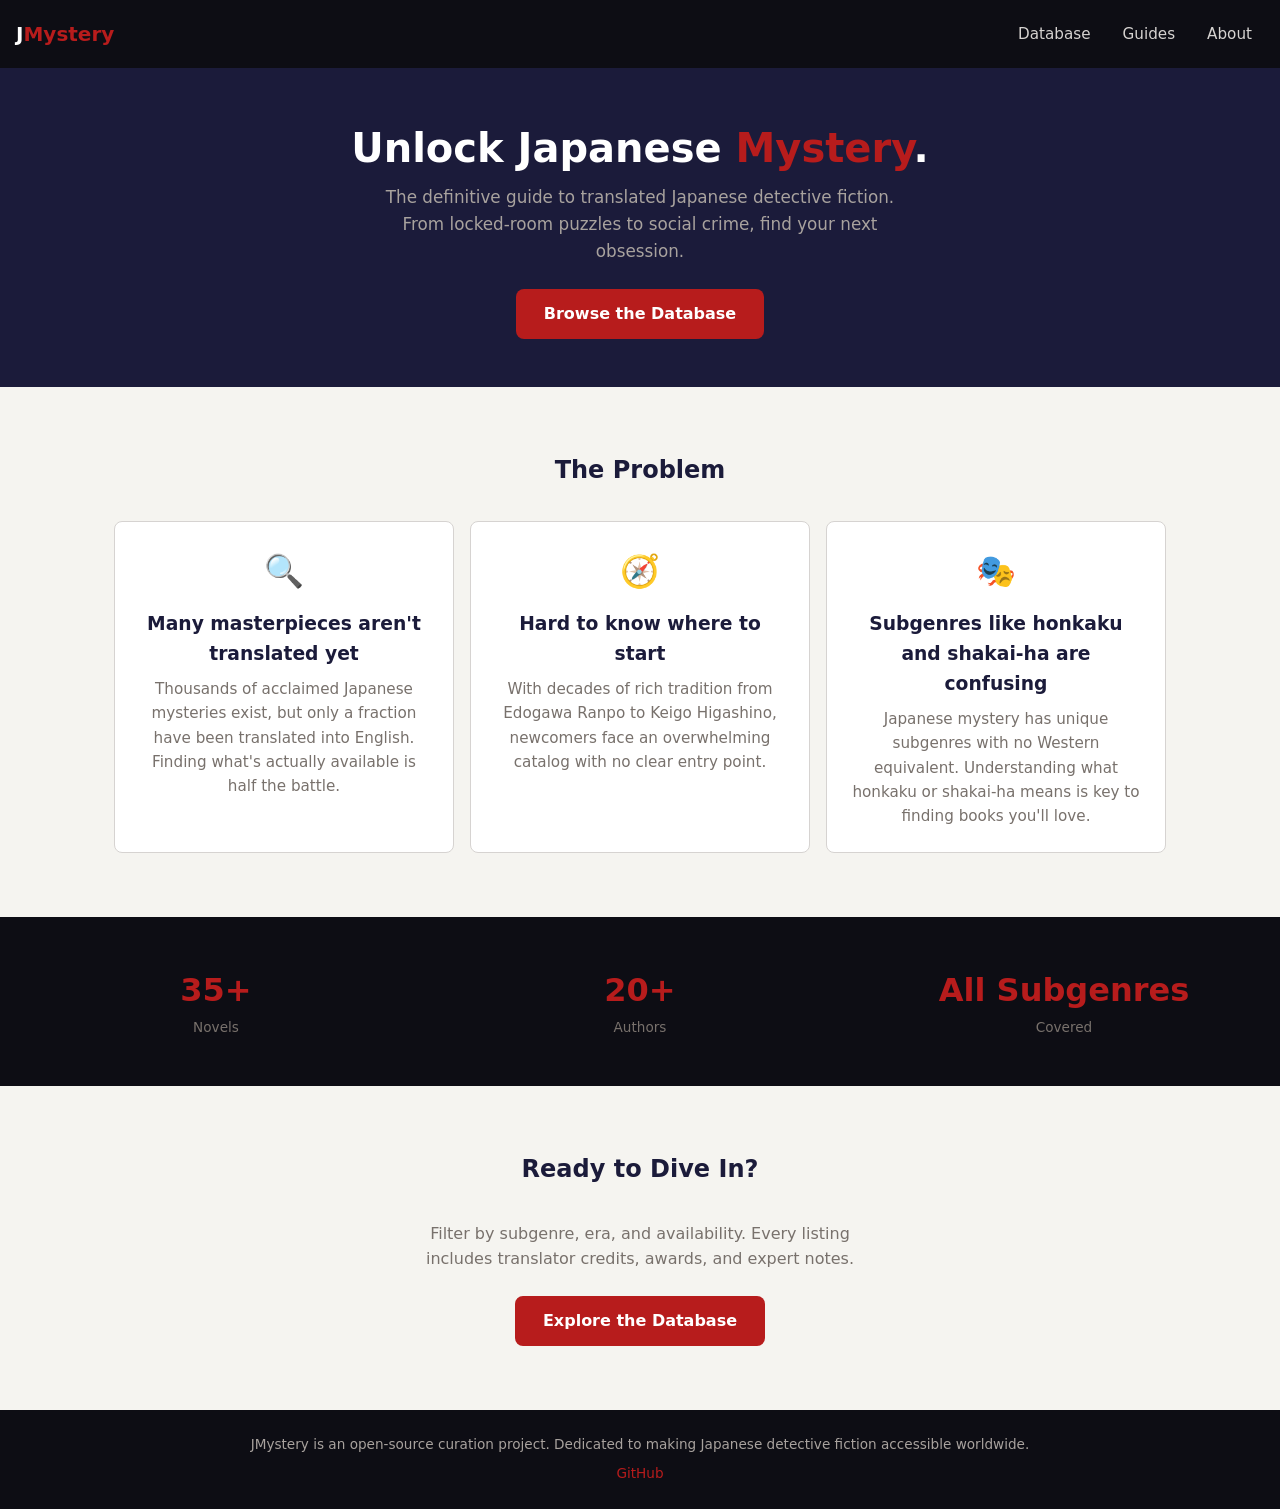
==== index.html @ d4561bf7 "Initial commit: j-mystery curation database" ====
<!DOCTYPE html>
<html lang="en">
<head>
<meta charset="UTF-8">
<meta name="viewport" content="width=device-width,initial-scale=1">
<title>JMystery - The Definitive Guide to Translated Japanese Detective Fiction</title>
<meta name="description" content="A curated database of translated Japanese mystery novels for international readers. Discover honkaku, shakai-ha, and more subgenres.">
<meta property="og:title" content="JMystery - Translated Japanese Mystery Novels">
<meta property="og:description" content="The definitive guide to translated Japanese detective fiction. 35+ novels, 20+ authors, all subgenres covered.">
<meta property="og:type" content="website">
<meta property="og:url" content="https://humancronadmin.github.io/j-mystery/">
<link rel="canonical" href="https://humancronadmin.github.io/j-mystery/">
<link rel="icon" href="favicon.svg" type="image/svg+xml">
<link rel="stylesheet" href="css/style.css">
</head>
<body>
<nav class="nav">
  <a href="index.html" class="nav-brand">J<span>Mystery</span></a>
  <div class="nav-links">
    <a href="database.html">Database</a>
    <a href="#guides">Guides</a>
    <a href="#about">About</a>
  </div>
</nav>
<section class="hero">
  <h1>Unlock Japanese <em>Mystery</em>.</h1>
  <p>The definitive guide to translated Japanese detective fiction. From locked-room puzzles to social crime, find your next obsession.</p>
  <a href="database.html" class="btn btn-primary">Browse the Database</a>
</section>
<section class="section">
  <h2 class="section-title">The Problem</h2>
  <div class="problem-grid" id="problems"></div>
</section>
<section class="section" style="background:var(--dark);color:#FFF;max-width:none;padding:48px 16px">
  <div class="stats-row" id="stats"></div>
</section>
<section class="section" style="text-align:center">
  <h2 class="section-title">Ready to Dive In?</h2>
  <p style="color:var(--muted);margin-bottom:24px;max-width:480px;margin-left:auto;margin-right:auto">Filter by subgenre, era, and availability. Every listing includes translator credits, awards, and expert notes.</p>
  <a href="database.html" class="btn btn-primary">Explore the Database</a>
</section>
<footer class="footer" id="about">
  <p>JMystery is an open-source curation project. Dedicated to making Japanese detective fiction accessible worldwide.</p>
  <p style="margin-top:8px"><a href="https://github.com/humancronadmin">GitHub</a></p>
</footer>
<script>
const problems=[
  {icon:"\uD83D\uDD0D",title:"Many masterpieces aren't translated yet",desc:"Thousands of acclaimed Japanese mysteries exist, but only a fraction have been translated into English. Finding what's actually available is half the battle."},
  {icon:"\uD83E\uDDED",title:"Hard to know where to start",desc:"With decades of rich tradition from Edogawa Ranpo to Keigo Higashino, newcomers face an overwhelming catalog with no clear entry point."},
  {icon:"\uD83C\uDFAD",title:"Subgenres like honkaku and shakai-ha are confusing",desc:"Japanese mystery has unique subgenres with no Western equivalent. Understanding what honkaku or shakai-ha means is key to finding books you'll love."}
];
const stats=[
  {num:"35+",label:"Novels"},
  {num:"20+",label:"Authors"},
  {num:"All Subgenres",label:"Covered"}
];
document.getElementById("problems").innerHTML=problems.map(p=>`<div class="problem-card"><div class="icon">${p.icon}</div><h3>${p.title}</h3><p>${p.desc}</p></div>`).join("");
document.getElementById("stats").innerHTML=stats.map(s=>`<div class="stat"><div class="num">${s.num}</div><div class="label">${s.label}</div></div>`).join("");
</script>
</body>
</html>
---- css/style.css ----
*,*::before,*::after{box-sizing:border-box;margin:0;padding:0}
:root{--primary:#1B1B3A;--accent:#B71C1C;--dark:#0D0D14;--light:#F5F4F0;--card:#FFFFFF;--text:#292524;--muted:#78716C;--border:#D6D3D1;--radius:8px}
body{font-family:'Segoe UI',system-ui,-apple-system,sans-serif;color:var(--text);background:var(--light);line-height:1.6}
a{color:var(--primary);text-decoration:none}
a:hover{color:var(--accent)}

/* NAV */
.nav{background:var(--dark);padding:12px 16px;display:flex;align-items:center;justify-content:space-between;position:sticky;top:0;z-index:100}
.nav-brand{color:#FFF;font-size:1.25rem;font-weight:700}
.nav-brand span{color:var(--accent)}
.nav-links{display:flex;gap:8px}
.nav-links a{color:#D6D3D1;font-size:.9rem;padding:10px 12px;min-height:44px;display:flex;align-items:center;border-radius:var(--radius)}
.nav-links a:hover,.nav-links a.active{color:#FFF;background:rgba(255,255,255,.08)}

/* HERO */
.hero{background:var(--primary);color:#FFF;padding:56px 16px 48px;text-align:center}
.hero h1{font-size:2rem;margin-bottom:12px;line-height:1.2}
.hero h1 em{color:var(--accent);font-style:normal}
.hero p{color:#A8A29E;font-size:1.05rem;max-width:520px;margin:0 auto 24px}
.btn{display:inline-flex;align-items:center;justify-content:center;min-height:44px;padding:12px 28px;border-radius:var(--radius);font-weight:600;font-size:1rem;cursor:pointer;border:none;transition:background .2s}
.btn-primary{background:var(--accent);color:#FFF}
.btn-primary:hover{background:#8B1515;color:#FFF}

/* SECTIONS */
.section{padding:48px 16px;max-width:1100px;margin:0 auto}
.section-title{font-size:1.5rem;color:var(--primary);text-align:center;margin-bottom:32px}

/* PROBLEM CARDS */
.problem-grid{display:grid;gap:16px}
.problem-card{background:var(--card);border:1px solid var(--border);border-radius:var(--radius);padding:24px;text-align:center}
.problem-card .icon{font-size:2rem;margin-bottom:12px}
.problem-card h3{color:var(--primary);margin-bottom:8px}
.problem-card p{color:var(--muted);font-size:.95rem}

/* STATS */
.stats-row{display:flex;flex-wrap:wrap;justify-content:center;gap:24px;text-align:center}
.stat{flex:1;min-width:120px}
.stat .num{font-size:2rem;font-weight:700;color:var(--accent)}
.stat .label{font-size:.85rem;color:var(--muted)}

/* FOOTER */
.footer{background:var(--dark);color:#A8A29E;padding:24px 16px;text-align:center;font-size:.85rem}
.footer a{color:var(--accent)}

/* DATABASE PAGE */
.db-header{background:var(--primary);color:#FFF;padding:32px 16px 24px;text-align:center}
.db-header h1{font-size:1.5rem;margin-bottom:4px}
.db-header p{color:#A8A29E;font-size:.9rem}

.filters{background:var(--card);border-bottom:1px solid var(--border);padding:16px;display:flex;flex-wrap:wrap;gap:10px;position:sticky;top:52px;z-index:90}
.filters select,.filters input{min-height:44px;padding:8px 12px;border:1px solid var(--border);border-radius:var(--radius);font-size:.9rem;background:#FFF;flex:1;min-width:140px}
.filters input[type="search"]{min-width:200px}
.result-count{padding:8px 16px;font-size:.85rem;color:var(--muted)}

.product-grid{display:grid;gap:16px;padding:16px;max-width:1200px;margin:0 auto}
.product-card{background:var(--card);border:1px solid var(--border);border-radius:var(--radius);padding:20px;display:flex;flex-direction:column;gap:8px}
.product-card h3{font-size:1.05rem;color:var(--primary)}
.product-card .author{font-size:.85rem;color:var(--muted);font-weight:600;text-transform:uppercase;letter-spacing:.5px}
.product-card .author-ja{font-size:.8rem;color:var(--muted)}
.badges{display:flex;flex-wrap:wrap;gap:6px}
.badge{display:inline-block;padding:3px 10px;border-radius:20px;font-size:.75rem;font-weight:600}
.badge-subgenre{background:#E8EAF6;color:#283593}
.badge-era{background:#FFF3E0;color:#E65100}
.badge-avail{background:#E8F5E9;color:#2E7D32}
.badge-avail-oop{background:#FFEBEE;color:#B71C1C}
.badge-avail-digital{background:#E3F2FD;color:#1565C0}
.product-meta{display:flex;flex-wrap:wrap;gap:12px;font-size:.85rem;color:var(--muted)}
.product-meta span{display:flex;align-items:center;gap:4px}
.product-awards{display:flex;flex-wrap:wrap;gap:6px}
.award-tag{font-size:.7rem;background:var(--primary);color:#FFF;padding:2px 8px;border-radius:12px}
.product-pros{font-size:.85rem;color:var(--text)}
.product-pros li{margin-left:16px}
.product-best{font-size:.85rem;color:var(--muted)}
.product-best strong{color:var(--text)}
.expert-note{font-size:.85rem;font-style:italic;color:var(--primary);background:#E8EAF6;padding:8px 12px;border-radius:var(--radius);border-left:3px solid var(--accent)}
.product-link{margin-top:auto}
.product-link a{display:inline-flex;align-items:center;justify-content:center;min-height:44px;padding:8px 16px;background:var(--accent);color:#FFF;border-radius:var(--radius);font-size:.85rem;font-weight:600;transition:background .2s}
.product-link a:hover{background:#8B1515;color:#FFF}

/* RESPONSIVE */
@media(min-width:480px){
  .hero h1{font-size:2.5rem}
  .problem-grid{grid-template-columns:repeat(3,1fr)}
  .product-grid{grid-template-columns:repeat(2,1fr)}
  .nav-links a{font-size:.95rem}
}
@media(min-width:768px){
  .product-grid{grid-template-columns:repeat(3,1fr)}
  .section{padding:64px 24px}
  .filters{padding:16px 24px}
}
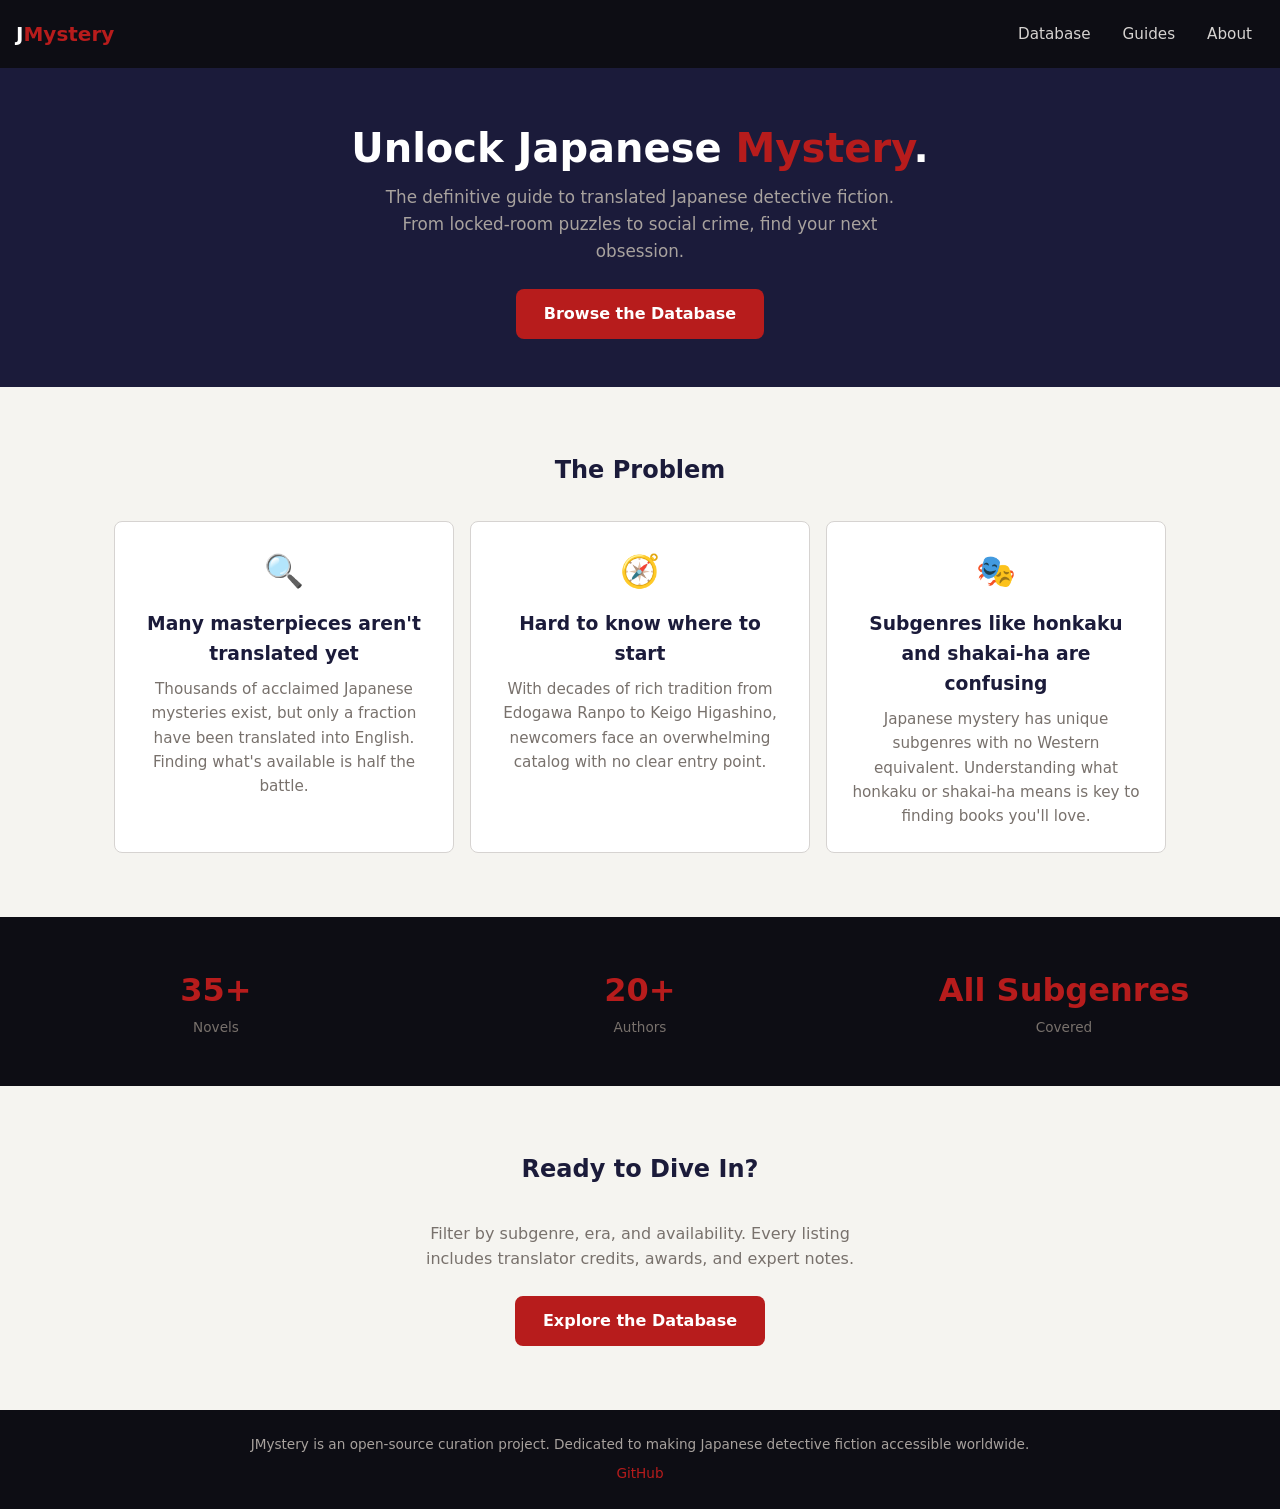
==== commit 053514fd: "Clean up formatting and add spec Co-Authored-By: Claude Opus 4.6 (1M context) <noreply@anthropic.com" ====
--- a/index.html
+++ b/index.html
@@ -12,47 +12,54 @@
 <link rel="canonical" href="https://humancronadmin.github.io/j-mystery/">
 <link rel="icon" href="favicon.svg" type="image/svg+xml">
 <link rel="stylesheet" href="css/style.css">
+<script async src="https://www.googletagmanager.com/gtag/js?id=G-MXKH7PSKC2"></script>
+<script>window.dataLayer=window.dataLayer||[];function gtag(){dataLayer.push(arguments);}gtag("js",new Date());gtag("config","G-MXKH7PSKC2");</script>
+<script type="text/javascript">(function(c,l,a,r,i,t,y){c[a]=c[a]||function(){(c[a].q=c[a].q||[]).push(arguments)};t=l.createElement(r);t.async=1;t.src="https://www.clarity.ms/tag/"+i;y=l.getElementsByTagName(r)[0];y.parentNode.insertBefore(t,y);})(window, document, "clarity", "script", "wa1jxs6bmh");</script>
+
+<script type="application/ld+json">{"@context":"https://schema.org","@type":"WebSite","name":"JMystery","url":"https://humancronadmin.github.io/j-mystery/","description":"JMystery - Japanese mystery novels, honkaku mystery, shin-honkaku, Keigo Higashino, Soji Shimada, locked room m","inLanguage":"en","potentialAction":{"@type":"SearchAction","target":{"@type":"EntryPoint","urlTemplate":"https://humancronadmin.github.io/j-mystery/?q={search_term_string}"},"query-input":"required name=search_term_string"}}</script>
+<script type="application/ld+json">{"@context":"https://schema.org","@type":"CollectionPage","name":"JMystery","url":"https://humancronadmin.github.io/j-mystery/","description":"JMystery - Japanese mystery novels, honkaku mystery, shin-honkaku, Keigo Higashino, Soji Shimada, locked room m","about":{"@type":"Thing","name":"Japanese mystery novels"},"audience":{"@type":"Audience","audienceType":"mystery readers worldwide interested in Japanese mystery fiction"},"isAccessibleForFree":true,"inLanguage":"en"}</script>
+<script type="application/ld+json">{"@context":"https://schema.org","@type":"BreadcrumbList","itemListElement":[{"@type":"ListItem","position":1,"name":"Home","item":"https://humancronadmin.github.io/j-mystery/"}]}</script>
 </head>
 <body>
 <nav class="nav">
-  <a href="index.html" class="nav-brand">J<span>Mystery</span></a>
-  <div class="nav-links">
-    <a href="database.html">Database</a>
-    <a href="#guides">Guides</a>
-    <a href="#about">About</a>
-  </div>
+ <a href="index.html" class="nav-brand">J<span>Mystery</span></a>
+ <div class="nav-links">
+ <a href="database.html">Database</a>
+ <a href="#guides">Guides</a>
+ <a href="#about">About</a>
+ </div>
 </nav>
 <section class="hero">
-  <h1>Unlock Japanese <em>Mystery</em>.</h1>
-  <p>The definitive guide to translated Japanese detective fiction. From locked-room puzzles to social crime, find your next obsession.</p>
-  <a href="database.html" class="btn btn-primary">Browse the Database</a>
+ <h1>Unlock Japanese <em>Mystery</em>.</h1>
+ <p>The definitive guide to translated Japanese detective fiction. From locked-room puzzles to social crime, find your next obsession.</p>
+ <a href="database.html" class="btn btn-primary">Browse the Database</a>
 </section>
 <section class="section">
-  <h2 class="section-title">The Problem</h2>
-  <div class="problem-grid" id="problems"></div>
+ <h2 class="section-title">The Problem</h2>
+ <div class="problem-grid" id="problems"></div>
 </section>
 <section class="section" style="background:var(--dark);color:#FFF;max-width:none;padding:48px 16px">
-  <div class="stats-row" id="stats"></div>
+ <div class="stats-row" id="stats"></div>
 </section>
 <section class="section" style="text-align:center">
-  <h2 class="section-title">Ready to Dive In?</h2>
-  <p style="color:var(--muted);margin-bottom:24px;max-width:480px;margin-left:auto;margin-right:auto">Filter by subgenre, era, and availability. Every listing includes translator credits, awards, and expert notes.</p>
-  <a href="database.html" class="btn btn-primary">Explore the Database</a>
+ <h2 class="section-title">Ready to Dive In?</h2>
+ <p style="color:var(--muted);margin-bottom:24px;max-width:480px;margin-left:auto;margin-right:auto">Filter by subgenre, era, and availability. Every listing includes translator credits, awards, and expert notes.</p>
+ <a href="database.html" class="btn btn-primary">Explore the Database</a>
 </section>
 <footer class="footer" id="about">
-  <p>JMystery is an open-source curation project. Dedicated to making Japanese detective fiction accessible worldwide.</p>
-  <p style="margin-top:8px"><a href="https://github.com/humancronadmin">GitHub</a></p>
+ <p>JMystery is an open-source curation project. Dedicated to making Japanese detective fiction accessible worldwide.</p>
+ <p style="margin-top:8px"><a href="https://github.com/humancronadmin">GitHub</a></p>
 </footer>
 <script>
 const problems=[
-  {icon:"\uD83D\uDD0D",title:"Many masterpieces aren't translated yet",desc:"Thousands of acclaimed Japanese mysteries exist, but only a fraction have been translated into English. Finding what's actually available is half the battle."},
-  {icon:"\uD83E\uDDED",title:"Hard to know where to start",desc:"With decades of rich tradition from Edogawa Ranpo to Keigo Higashino, newcomers face an overwhelming catalog with no clear entry point."},
-  {icon:"\uD83C\uDFAD",title:"Subgenres like honkaku and shakai-ha are confusing",desc:"Japanese mystery has unique subgenres with no Western equivalent. Understanding what honkaku or shakai-ha means is key to finding books you'll love."}
+ {icon:"\uD83D\uDD0D",title:"Many masterpieces aren't translated yet",desc:"Thousands of acclaimed Japanese mysteries exist, but only a fraction have been translated into English. Finding what's available is half the battle."},
+ {icon:"\uD83E\uDDED",title:"Hard to know where to start",desc:"With decades of rich tradition from Edogawa Ranpo to Keigo Higashino, newcomers face an overwhelming catalog with no clear entry point."},
+ {icon:"\uD83C\uDFAD",title:"Subgenres like honkaku and shakai-ha are confusing",desc:"Japanese mystery has unique subgenres with no Western equivalent. Understanding what honkaku or shakai-ha means is key to finding books you'll love."}
 ];
 const stats=[
-  {num:"35+",label:"Novels"},
-  {num:"20+",label:"Authors"},
-  {num:"All Subgenres",label:"Covered"}
+ {num:"35+",label:"Novels"},
+ {num:"20+",label:"Authors"},
+ {num:"All Subgenres",label:"Covered"}
 ];
 document.getElementById("problems").innerHTML=problems.map(p=>`<div class="problem-card"><div class="icon">${p.icon}</div><h3>${p.title}</h3><p>${p.desc}</p></div>`).join("");
 document.getElementById("stats").innerHTML=stats.map(s=>`<div class="stat"><div class="num">${s.num}</div><div class="label">${s.label}</div></div>`).join("");
